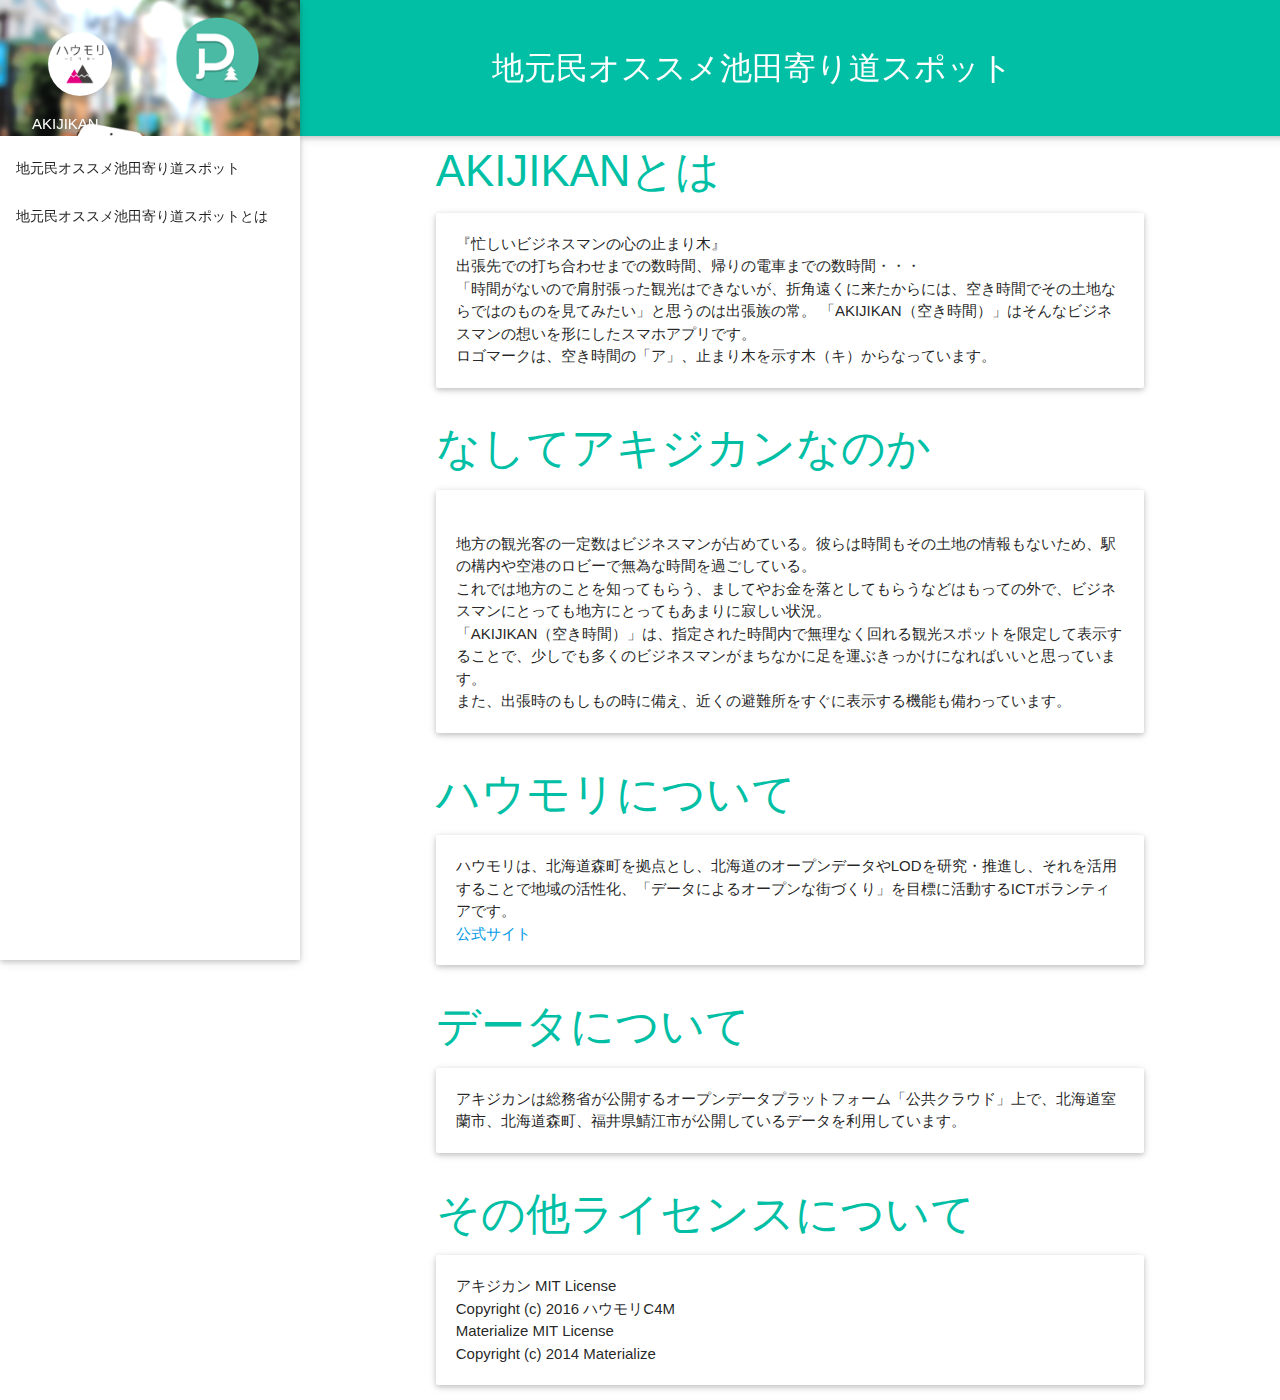
==== about.html @ c8d9ad88 "2nd commit" ====
<!DOCTYPE html>
<html lang="ja">
<head>
	<meta charset="utf-8"/>
	<meta name="viewport" content="width=device-width, initial-scale=1, maximum-scale=1.0"/>
	<link rel="apple-touch-icon-precomposed" href="img/image.png" />
	<meta property="og:image" content="img/navimage.png"/>
	<title>アキジカン / AKIJIKAN</title>
<!-- CSS -->
	<link href="https://fonts.googleapis.com/icon?family=Material+Icons" rel="stylesheet">
	<link href="css/materialize.min.css" type="text/css" rel="stylesheet" media="screen,projection"/>
	<link href="css/style.css" type="text/css" rel="stylesheet" media="screen,projection"/>
<!-- Scripts -->
	<script src="js/jquery-2.1.1.min.js"></script>
	<script src="https://www.promisejs.org/polyfills/promise-7.0.4.min.js"></script>
	<script src="js/materialize.min.js"></script>
	<script src="js/init.js"></script>
</head>
<body>
<header>
<div class="navbar-fixed">
    <nav class="teal accent-4" role="navigation">
		<div class="nav-wrapper container"><a id="logo-container" href="index.html" class="brand-logo">地元民オススメ池田寄り道スポット</a>
			<a href="#" data-activates="slide-out" class="button-collapse"><i class="material-icons">menu</i></a>	
			<ul id="slide-out" class="side-nav fixed">
				<li><div class="userView">
					<img class="background" width="300px" height="300px" src="img/navimage.png">
					<a href="https://www.facebook.com/howml/"><img class="circle" src="img/howml.png"></a>
					<span class="white-text name">AKIJIKAN</span>
				</div></li>
				<li><a class="waves-effect" href="index.html">地元民オススメ池田寄り道スポット</a></li>
				<li><a class="waves-effect" href="about.html">地元民オススメ池田寄り道スポットとは</a></li>
			</ul>
		</div> 
	</nav>
</div>
</header>
	<main>
	<div class="container">
      <div class="row">
        <h3 class="teal-text text-accent-4">AKIJIKANとは</h3>
		<p class="card-panel">『忙しいビジネスマンの心の止まり木』<br>
        出張先での打ち合わせまでの数時間、帰りの電車までの数時間・・・<br> 
        「時間がないので肩肘張った観光はできないが、折角遠くに来たからには、空き時間でその土地ならではのものを見てみたい」と思うのは出張族の常。
	      「AKIJIKAN（空き時間）」はそんなビジネスマンの想いを形にしたスマホアプリです。<br>
			ロゴマークは、空き時間の「ア」、止まり木を示す木（キ）からなっています。</p>
      </div>
      <div class="row">
        <h3 class="teal-text text-accent-4">なしてアキジカンなのか</h3>
		<p class="card-panel"><br>地方の観光客の一定数はビジネスマンが占めている。彼らは時間もその土地の情報もないため、駅の構内や空港のロビーで無為な時間を過ごしている。<br>
			これでは地方のことを知ってもらう、ましてやお金を落としてもらうなどはもっての外で、ビジネスマンにとっても地方にとってもあまりに寂しい状況。<br> 
	      「AKIJIKAN（空き時間）」は、指定された時間内で無理なく回れる観光スポットを限定して表示することで、少しでも多くのビジネスマンがまちなかに足を運ぶきっかけになればいいと思っています。<br>
	      また、出張時のもしもの時に備え、近くの避難所をすぐに表示する機能も備わっています。</p>
      </div>
       <div class="row">
        <h3 class="teal-text text-accent-4">ハウモリについて</h3>
		<p class="card-panel">ハウモリは、北海道森町を拠点とし、北海道のオープンデータやLODを研究・推進し、それを活用することで地域の活性化、「データによるオープンな街づくり」を目標に活動するICTボランティアです。<br><a href="http://howml.org/">公式サイト</a></p>
      </div>
       <div class="row">
        <h3 class="teal-text text-accent-4">データについて</h3>
		<p class="card-panel">
		アキジカンは総務省が公開するオープンデータプラットフォーム「公共クラウド」上で、北海道室蘭市、北海道森町、福井県鯖江市が公開しているデータを利用しています。</p>
      </div>
       <div class="row">
        <h3 class="teal-text text-accent-4">その他ライセンスについて</h3>
		<p class="card-panel">
			アキジカン MIT License<br>
			Copyright (c) 2016 ハウモリC4M<br>
			Materialize MIT License<br>
			Copyright (c) 2014 Materialize<br>
		</p>
      </div>
    </div>
    </main>
	<script>
		localStorage.setItem("akijikan-init", "0");
	</script>
</body>
</html>
---- css/style.css ----
/* Custom Stylesheet */
/**
 * Use this file to override Materialize files so you can update
 * the core Materialize files in the future
 *
 * Made By MaterializeCSS.com
 */
html {
    height: 100%;
    margin: 0;
}
body {
    height: 100%;
    margin: 0;
    font-family:Avenir , "Open Sans" , "Helvetica Neue" , Helvetica , Arial , Verdana , Roboto , "游ゴシック" , "Yu Gothic" , "游ゴシック体" , "YuGothic" , "ヒラギノ角ゴ Pro W3" , "Hiragino Kaku Gothic Pro" , "Meiryo UI" , "メイリオ" , Meiryo , "ＭＳ Ｐゴシック" , "MS PGothic" , sans-serif;
}
iframe {
    width: 100%;
    height: 100%;
} 

.icon-block {
    padding: 0 15px;
}
.icon-block .material-icons {
    font-size: inherit;
}
header, main, footer {
    padding-left: 300px
}
nav {
    height: 136px;
    line-height: 136px
}
.navbar-fixed {
    position: relative;
    height: 125px;
    z-index: 998
}
.navbar-fixed nav {
    position: fixed
}

@media only screen and (max-width: 666px) {
    header, main, footer {
        padding-left: 0;
    }
    nav, nav .nav-wrapper i, nav a.button-collapse, nav a.button-collapse i {
        height: 64px;
        line-height: 64px
    }
    .navbar-fixed {
        height: 56px
    }
}
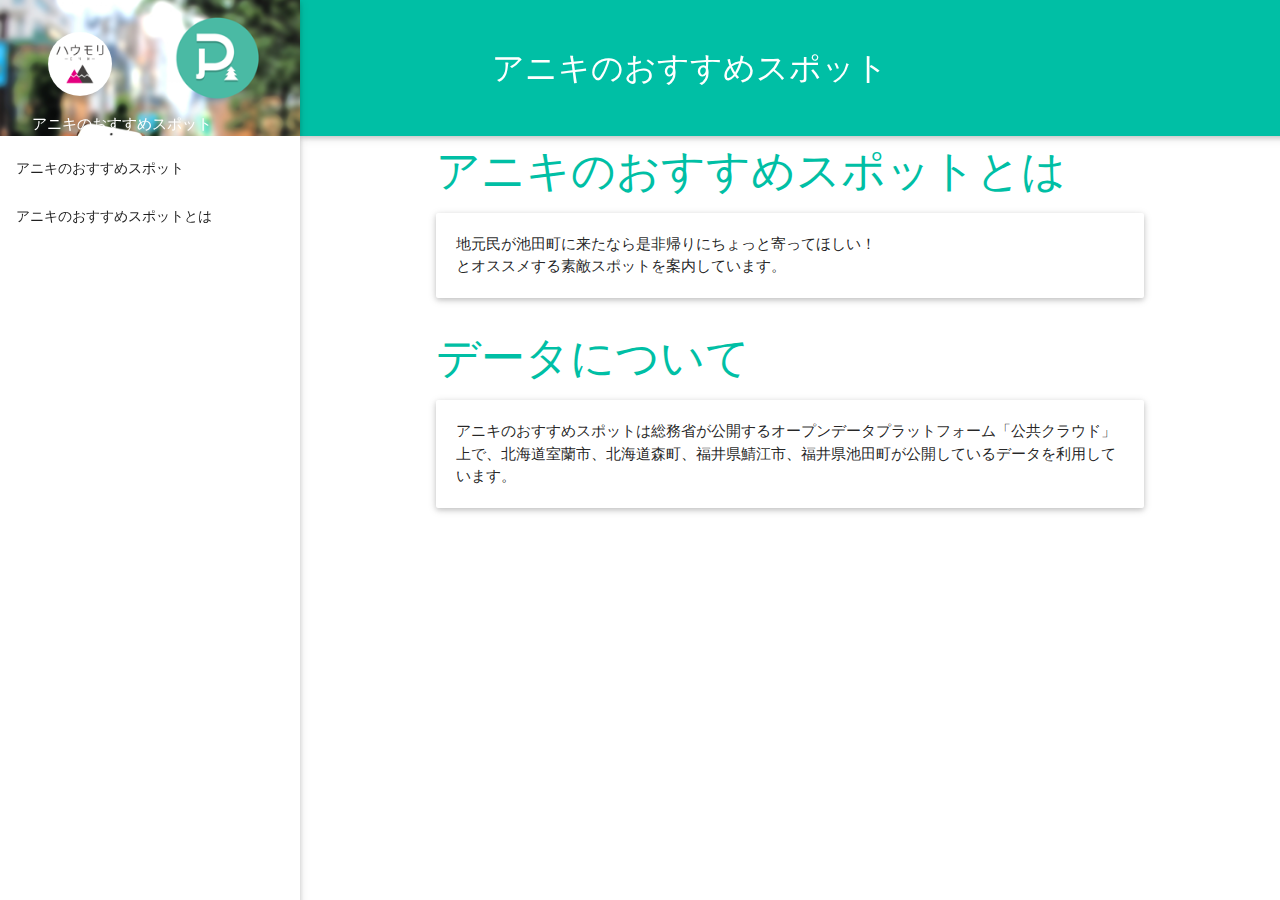
==== commit 7db80767: "アニキのおすすめスポット変更" ====
--- a/about.html
+++ b/about.html
@@ -1,4 +1,4 @@
-<!DOCTYPE html>
+﻿<!DOCTYPE html>
 <html lang="ja">
 <head>
 	<meta charset="utf-8"/>
@@ -20,16 +20,16 @@
 <header>
 <div class="navbar-fixed">
     <nav class="teal accent-4" role="navigation">
-		<div class="nav-wrapper container"><a id="logo-container" href="index.html" class="brand-logo">地元民オススメ池田寄り道スポット</a>
+		<div class="nav-wrapper container"><a id="logo-container" href="index.html" class="brand-logo">アニキのおすすめスポット</a>
 			<a href="#" data-activates="slide-out" class="button-collapse"><i class="material-icons">menu</i></a>	
 			<ul id="slide-out" class="side-nav fixed">
 				<li><div class="userView">
 					<img class="background" width="300px" height="300px" src="img/navimage.png">
 					<a href="https://www.facebook.com/howml/"><img class="circle" src="img/howml.png"></a>
-					<span class="white-text name">AKIJIKAN</span>
+					<span class="white-text name">アニキのおすすめスポット</span>
 				</div></li>
-				<li><a class="waves-effect" href="index.html">地元民オススメ池田寄り道スポット</a></li>
-				<li><a class="waves-effect" href="about.html">地元民オススメ池田寄り道スポットとは</a></li>
+				<li><a class="waves-effect" href="index.html">アニキのおすすめスポット</a></li>
+				<li><a class="waves-effect" href="about.html">アニキのおすすめスポットとは</a></li>
 			</ul>
 		</div> 
 	</nav>
@@ -38,38 +38,16 @@
 	<main>
 	<div class="container">
       <div class="row">
-        <h3 class="teal-text text-accent-4">AKIJIKANとは</h3>
-		<p class="card-panel">『忙しいビジネスマンの心の止まり木』<br>
-        出張先での打ち合わせまでの数時間、帰りの電車までの数時間・・・<br> 
-        「時間がないので肩肘張った観光はできないが、折角遠くに来たからには、空き時間でその土地ならではのものを見てみたい」と思うのは出張族の常。
-	      「AKIJIKAN（空き時間）」はそんなビジネスマンの想いを形にしたスマホアプリです。<br>
-			ロゴマークは、空き時間の「ア」、止まり木を示す木（キ）からなっています。</p>
+        <h3 class="teal-text text-accent-4">アニキのおすすめスポットとは</h3>
+		<p class="card-panel">地元民が池田町に来たなら是非帰りにちょっと寄ってほしい！<br>
+                       とオススメする素敵スポットを案内しています。</p>
       </div>
       <div class="row">
-        <h3 class="teal-text text-accent-4">なしてアキジカンなのか</h3>
-		<p class="card-panel"><br>地方の観光客の一定数はビジネスマンが占めている。彼らは時間もその土地の情報もないため、駅の構内や空港のロビーで無為な時間を過ごしている。<br>
-			これでは地方のことを知ってもらう、ましてやお金を落としてもらうなどはもっての外で、ビジネスマンにとっても地方にとってもあまりに寂しい状況。<br> 
-	      「AKIJIKAN（空き時間）」は、指定された時間内で無理なく回れる観光スポットを限定して表示することで、少しでも多くのビジネスマンがまちなかに足を運ぶきっかけになればいいと思っています。<br>
-	      また、出張時のもしもの時に備え、近くの避難所をすぐに表示する機能も備わっています。</p>
-      </div>
-       <div class="row">
-        <h3 class="teal-text text-accent-4">ハウモリについて</h3>
-		<p class="card-panel">ハウモリは、北海道森町を拠点とし、北海道のオープンデータやLODを研究・推進し、それを活用することで地域の活性化、「データによるオープンな街づくり」を目標に活動するICTボランティアです。<br><a href="http://howml.org/">公式サイト</a></p>
-      </div>
-       <div class="row">
         <h3 class="teal-text text-accent-4">データについて</h3>
 		<p class="card-panel">
-		アキジカンは総務省が公開するオープンデータプラットフォーム「公共クラウド」上で、北海道室蘭市、北海道森町、福井県鯖江市が公開しているデータを利用しています。</p>
+		アニキのおすすめスポットは総務省が公開するオープンデータプラットフォーム「公共クラウド」上で、北海道室蘭市、北海道森町、福井県鯖江市、福井県池田町が公開しているデータを利用しています。</p>
       </div>
-       <div class="row">
-        <h3 class="teal-text text-accent-4">その他ライセンスについて</h3>
-		<p class="card-panel">
-			アキジカン MIT License<br>
-			Copyright (c) 2016 ハウモリC4M<br>
-			Materialize MIT License<br>
-			Copyright (c) 2014 Materialize<br>
-		</p>
-      </div>
+       
     </div>
     </main>
 	<script>
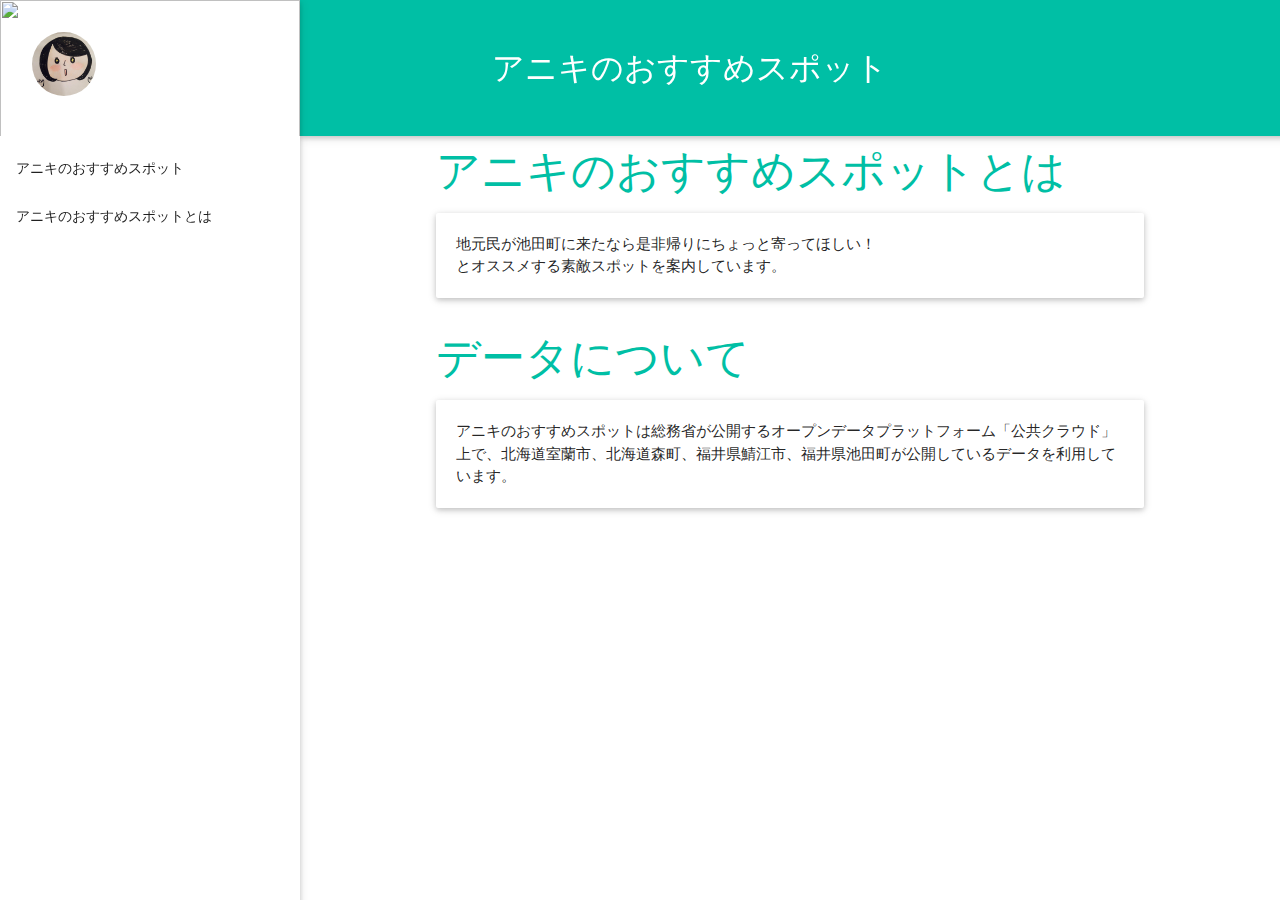
==== commit 025223de: "変更" ====
--- a/about.html
+++ b/about.html
@@ -3,9 +3,9 @@
 <head>
 	<meta charset="utf-8"/>
 	<meta name="viewport" content="width=device-width, initial-scale=1, maximum-scale=1.0"/>
-	<link rel="apple-touch-icon-precomposed" href="img/image.png" />
-	<meta property="og:image" content="img/navimage.png"/>
-	<title>アキジカン / AKIJIKAN</title>
+	<href="img/aniki_icon.jpg" />
+	<meta property="og:image" content="img/title.jpg"/>
+	<title>アニキのおすすめスポット</title>
 <!-- CSS -->
 	<link href="https://fonts.googleapis.com/icon?family=Material+Icons" rel="stylesheet">
 	<link href="css/materialize.min.css" type="text/css" rel="stylesheet" media="screen,projection"/>
@@ -24,8 +24,8 @@
 			<a href="#" data-activates="slide-out" class="button-collapse"><i class="material-icons">menu</i></a>	
 			<ul id="slide-out" class="side-nav fixed">
 				<li><div class="userView">
-					<img class="background" width="300px" height="300px" src="img/navimage.png">
-					<a href="https://www.facebook.com/howml/"><img class="circle" src="img/howml.png"></a>
+					<img class="background" width="300px" height="300px" src="img/titlejpg">
+					<img class="circle" src="img/aneki.jpg"></a>
 					<span class="white-text name">アニキのおすすめスポット</span>
 				</div></li>
 				<li><a class="waves-effect" href="index.html">アニキのおすすめスポット</a></li>
